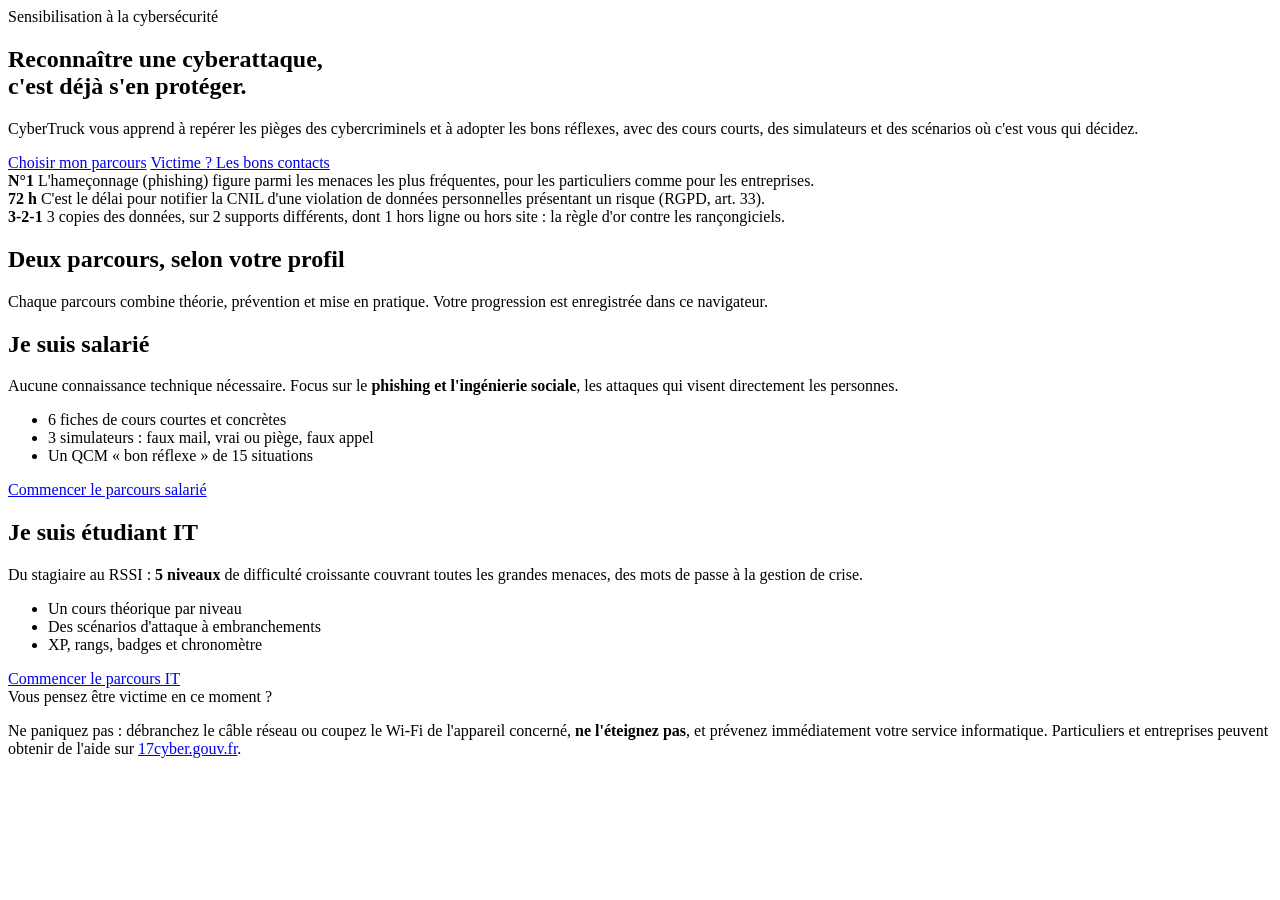
==== index.html @ 6ab95e95 "Add files via upload" ====
<!doctype html>
<html lang="fr">
<head>
  <meta charset="utf-8">
  <meta name="viewport" content="width=device-width, initial-scale=1">
  <title>CyberTruck — Sensibilisation cybersécurité</title>
  <meta name="description" content="Apprendre à reconnaître les cyberattaques et adopter les bons réflexes : cours, simulateurs et jeux interactifs.">
  <link rel="icon" href="data:image/svg+xml,%3Csvg xmlns='http://www.w3.org/2000/svg' viewBox='0 0 24 24' fill='none' stroke='%231f56d6' stroke-width='2'%3E%3Cpath d='M12 22s8-4 8-10V5l-8-3-8 3v7c0 6 8 10 8 10z'/%3E%3C/svg%3E">
  <link rel="stylesheet" href="assets/css/style.css">
  <script src="assets/js/theme.js"></script>
</head>
<body data-root="" data-section="home">
  <header id="site-header"></header>

  <main>
    <section class="hero">
      <div class="container">
        <span class="eyebrow">Sensibilisation à la cybersécurité</span>
        <h1>Reconnaître une cyberattaque,<br>c'est déjà s'en protéger.</h1>
        <p class="lead">CyberTruck vous apprend à repérer les pièges des cybercriminels et à adopter les bons réflexes, avec des cours courts, des simulateurs et des scénarios où c'est vous qui décidez.</p>
        <div class="btn-row">
          <a class="btn btn-primary" href="#parcours">Choisir mon parcours</a>
          <a class="btn btn-secondary" href="ressources.html">Victime ? Les bons contacts</a>
        </div>
      </div>
    </section>

    <section class="section-sm">
      <div class="container">
        <div class="grid grid-3">
          <div class="card fact">
            <strong class="big">N°1</strong>
            L'hameçonnage (phishing) figure parmi les menaces les plus fréquentes, pour les particuliers comme pour les entreprises.
          </div>
          <div class="card fact">
            <strong class="big">72 h</strong>
            C'est le délai pour notifier la CNIL d'une violation de données personnelles présentant un risque (RGPD, art. 33).
          </div>
          <div class="card fact">
            <strong class="big">3-2-1</strong>
            3 copies des données, sur 2 supports différents, dont 1 hors ligne ou hors site : la règle d'or contre les rançongiciels.
          </div>
        </div>
      </div>
    </section>

    <section class="section" id="parcours">
      <div class="container">
        <h2>Deux parcours, selon votre profil</h2>
        <p class="muted">Chaque parcours combine théorie, prévention et mise en pratique. Votre progression est enregistrée dans ce navigateur.</p>
        <div class="grid grid-2">
          <article class="card big path-card">
            <div class="card-icon" data-icon="users"></div>
            <h2>Je suis salarié</h2>
            <p class="muted">Aucune connaissance technique nécessaire. Focus sur le <strong>phishing et l'ingénierie sociale</strong>, les attaques qui visent directement les personnes.</p>
            <ul>
              <li>6 fiches de cours courtes et concrètes</li>
              <li>3 simulateurs : faux mail, vrai ou piège, faux appel</li>
              <li>Un QCM « bon réflexe » de 15 situations</li>
            </ul>
            <a class="btn btn-primary" href="salaries/index.html">Commencer le parcours salarié</a>
          </article>
          <article class="card big path-card">
            <div class="card-icon" data-icon="terminal"></div>
            <h2>Je suis étudiant IT</h2>
            <p class="muted">Du stagiaire au RSSI : <strong>5 niveaux</strong> de difficulté croissante couvrant toutes les grandes menaces, des mots de passe à la gestion de crise.</p>
            <ul>
              <li>Un cours théorique par niveau</li>
              <li>Des scénarios d'attaque à embranchements</li>
              <li>XP, rangs, badges et chronomètre</li>
            </ul>
            <a class="btn btn-primary" href="it/index.html">Commencer le parcours IT</a>
          </article>
        </div>
      </div>
    </section>

    <section class="section-sm">
      <div class="container">
        <div class="card callout faire" style="box-shadow:none">
          <div class="callout-title">Vous pensez être victime en ce moment ?</div>
          <p>Ne paniquez pas : débranchez le câble réseau ou coupez le Wi-Fi de l'appareil concerné, <strong>ne l'éteignez pas</strong>, et prévenez immédiatement votre service informatique. Particuliers et entreprises peuvent obtenir de l'aide sur <a href="https://www.17cyber.gouv.fr" target="_blank" rel="noopener">17cyber.gouv.fr</a>.</p>
        </div>
      </div>
    </section>
  </main>

  <footer id="site-footer"></footer>
  <script src="assets/js/storage.js"></script>
  <script src="assets/js/ui.js"></script>
</body>
</html>
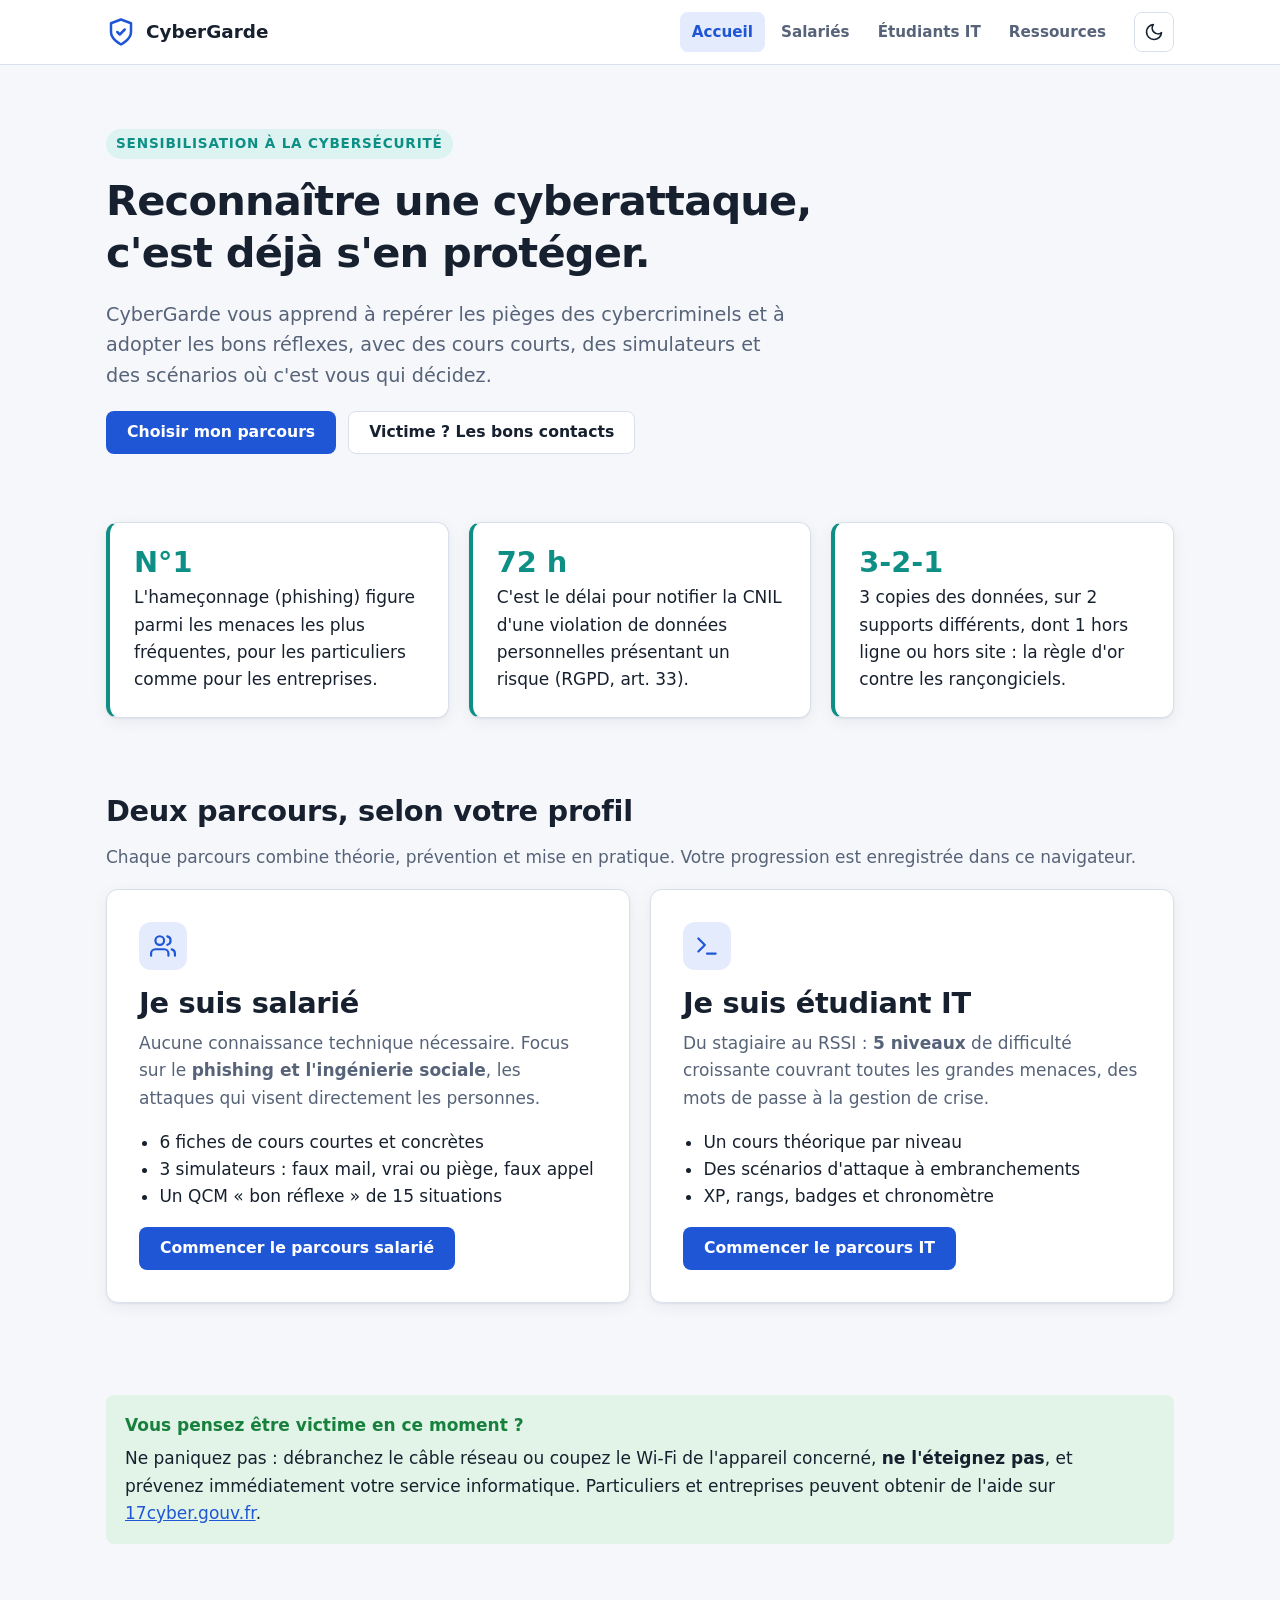
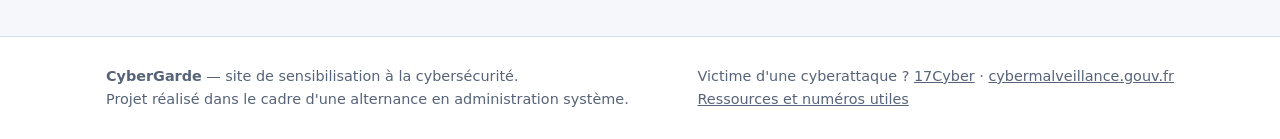
==== commit 552cabc1: "Renomme le site CyberTruck en CyberGarde Co-Authored-By: Claude Opus 5.5 <noreply@anthropic.com> Cla" ====
--- a/index.html
+++ b/index.html
@@ -3,7 +3,7 @@
 <head>
   <meta charset="utf-8">
   <meta name="viewport" content="width=device-width, initial-scale=1">
-  <title>CyberTruck — Sensibilisation cybersécurité</title>
+  <title>CyberGarde — Sensibilisation cybersécurité</title>
   <meta name="description" content="Apprendre à reconnaître les cyberattaques et adopter les bons réflexes : cours, simulateurs et jeux interactifs.">
   <link rel="icon" href="data:image/svg+xml,%3Csvg xmlns='http://www.w3.org/2000/svg' viewBox='0 0 24 24' fill='none' stroke='%231f56d6' stroke-width='2'%3E%3Cpath d='M12 22s8-4 8-10V5l-8-3-8 3v7c0 6 8 10 8 10z'/%3E%3C/svg%3E">
   <link rel="stylesheet" href="assets/css/style.css">
@@ -17,7 +17,7 @@
       <div class="container">
         <span class="eyebrow">Sensibilisation à la cybersécurité</span>
         <h1>Reconnaître une cyberattaque,<br>c'est déjà s'en protéger.</h1>
-        <p class="lead">CyberTruck vous apprend à repérer les pièges des cybercriminels et à adopter les bons réflexes, avec des cours courts, des simulateurs et des scénarios où c'est vous qui décidez.</p>
+        <p class="lead">CyberGarde vous apprend à repérer les pièges des cybercriminels et à adopter les bons réflexes, avec des cours courts, des simulateurs et des scénarios où c'est vous qui décidez.</p>
         <div class="btn-row">
           <a class="btn btn-primary" href="#parcours">Choisir mon parcours</a>
           <a class="btn btn-secondary" href="ressources.html">Victime ? Les bons contacts</a>
--- a/assets/css/style.css
+++ b/assets/css/style.css
@@ -0,0 +1,590 @@
+/* =========================================================
+   CyberGarde — feuille de style principale
+   Thème clair par défaut, thème sombre via [data-theme="dark"]
+   ========================================================= */
+
+:root {
+  --bg: #f5f7fb;
+  --surface: #ffffff;
+  --surface-2: #eef2f8;
+  --border: #d9e0ec;
+  --text: #17202e;
+  --text-muted: #566378;
+  --primary: #1f56d6;
+  --primary-hover: #1745b0;
+  --primary-soft: #e3ebfd;
+  --on-primary: #ffffff;
+  --accent: #0e8f86;
+  --accent-soft: #dcf3f1;
+  --success: #17803d;
+  --success-soft: #e1f4e7;
+  --danger: #c3281f;
+  --danger-soft: #fbe4e2;
+  --warning: #a85d00;
+  --warning-soft: #fdf0dc;
+  --code-bg: #101826;
+  --code-text: #d5f5e3;
+  --shadow: 0 1px 2px rgba(16, 24, 40, .06), 0 4px 16px rgba(16, 24, 40, .06);
+  --radius: 12px;
+  --radius-sm: 8px;
+  --font: system-ui, -apple-system, "Segoe UI", Roboto, "Helvetica Neue", Arial, sans-serif;
+  --mono: ui-monospace, SFMono-Regular, Menlo, Consolas, "Liberation Mono", monospace;
+  color-scheme: light;
+}
+
+:root[data-theme="dark"] {
+  --bg: #0d131f;
+  --surface: #151d2c;
+  --surface-2: #1c2638;
+  --border: #2a374d;
+  --text: #e5ebf4;
+  --text-muted: #9aa8bd;
+  --primary: #6d9bff;
+  --primary-hover: #8fb2ff;
+  --primary-soft: #1c2c4f;
+  --on-primary: #0b1220;
+  --accent: #3cc7bb;
+  --accent-soft: #123532;
+  --success: #4fcf7c;
+  --success-soft: #133222;
+  --danger: #ff7a70;
+  --danger-soft: #3d1a19;
+  --warning: #f2b04f;
+  --warning-soft: #3a2a10;
+  --code-bg: #070b12;
+  --shadow: 0 1px 2px rgba(0, 0, 0, .3), 0 4px 16px rgba(0, 0, 0, .25);
+  color-scheme: dark;
+}
+
+* { box-sizing: border-box; }
+
+html { scroll-behavior: smooth; }
+main [id] { scroll-margin-top: 84px; }
+
+body {
+  margin: 0;
+  background: var(--bg);
+  color: var(--text);
+  font-family: var(--font);
+  font-size: 17px;
+  line-height: 1.6;
+  -webkit-font-smoothing: antialiased;
+  display: flex;
+  flex-direction: column;
+  min-height: 100vh;
+}
+
+main { flex: 1; }
+
+img, svg { max-width: 100%; }
+
+a { color: var(--primary); }
+a:hover { color: var(--primary-hover); }
+
+h1, h2, h3, h4 { line-height: 1.25; margin: 0 0 .5em; }
+h1 { font-size: clamp(1.8rem, 4vw, 2.6rem); letter-spacing: -.02em; }
+h2 { font-size: clamp(1.35rem, 3vw, 1.8rem); letter-spacing: -.01em; }
+h3 { font-size: 1.2rem; }
+p { margin: 0 0 1em; }
+
+code, kbd, pre { font-family: var(--mono); font-size: .9em; }
+code { background: var(--surface-2); padding: .1em .35em; border-radius: 4px; word-break: break-word; }
+kbd {
+  background: var(--surface); border: 1px solid var(--border); border-bottom-width: 2px;
+  padding: .05em .4em; border-radius: 4px; font-size: .85em; white-space: nowrap;
+}
+
+:focus-visible { outline: 3px solid var(--primary); outline-offset: 2px; border-radius: 4px; }
+
+.visually-hidden {
+  position: absolute !important; width: 1px; height: 1px; overflow: hidden;
+  clip: rect(0 0 0 0); white-space: nowrap;
+}
+
+.container { width: 100%; max-width: 1100px; margin: 0 auto; padding: 0 16px; }
+.container.narrow { max-width: 820px; }
+
+.section { padding-top: 48px; padding-bottom: 48px; }
+.section-sm { padding-top: 28px; padding-bottom: 28px; }
+.muted { color: var(--text-muted); }
+.center { text-align: center; }
+.mt-0 { margin-top: 0; }
+.mb-0 { margin-bottom: 0; }
+
+/* ---------- Header / navigation ---------- */
+.site-header {
+  position: sticky; top: 0; z-index: 50;
+  background: color-mix(in srgb, var(--surface) 92%, transparent);
+  backdrop-filter: blur(8px);
+  border-bottom: 1px solid var(--border);
+}
+.site-header .container {
+  display: flex; align-items: center; gap: 16px; min-height: 64px;
+}
+.brand {
+  display: flex; align-items: center; gap: 10px;
+  font-weight: 800; font-size: 1.15rem; color: var(--text); text-decoration: none;
+}
+.brand svg { width: 30px; height: 30px; color: var(--primary); flex: none; }
+.brand:hover { color: var(--text); }
+.nav { margin-left: auto; display: flex; align-items: center; gap: 4px; }
+.nav a {
+  color: var(--text-muted); text-decoration: none; font-weight: 600; font-size: .95rem;
+  padding: 8px 12px; border-radius: var(--radius-sm);
+}
+.nav a:hover { color: var(--text); background: var(--surface-2); }
+.nav a[aria-current="page"] { color: var(--primary); background: var(--primary-soft); }
+
+.icon-btn {
+  display: inline-grid; place-items: center; width: 40px; height: 40px;
+  border-radius: var(--radius-sm); border: 1px solid var(--border);
+  background: var(--surface); color: var(--text); cursor: pointer; flex: none;
+}
+.icon-btn:hover { background: var(--surface-2); }
+.icon-btn svg { width: 20px; height: 20px; }
+.menu-toggle { display: none; }
+
+@media (max-width: 760px) {
+  .menu-toggle { display: inline-grid; margin-left: auto; }
+  .nav {
+    display: none; position: absolute; top: 64px; left: 0; right: 0;
+    flex-direction: column; align-items: stretch; gap: 2px;
+    background: var(--surface); border-bottom: 1px solid var(--border);
+    padding: 8px 16px 16px; box-shadow: var(--shadow);
+  }
+  .nav.open { display: flex; }
+  .nav a { padding: 12px; }
+}
+
+/* ---------- Footer ---------- */
+.site-footer {
+  border-top: 1px solid var(--border); background: var(--surface);
+  color: var(--text-muted); font-size: .9rem; padding: 28px 0; margin-top: 48px;
+}
+.site-footer .container { display: flex; flex-wrap: wrap; gap: 12px 32px; justify-content: space-between; }
+.site-footer a { color: var(--text-muted); }
+
+/* ---------- Boutons ---------- */
+.btn {
+  display: inline-flex; align-items: center; justify-content: center; gap: 8px;
+  padding: 11px 20px; border-radius: var(--radius-sm); border: 1px solid transparent;
+  font: inherit; font-weight: 650; font-size: .98rem; line-height: 1.2;
+  cursor: pointer; text-decoration: none; transition: background .15s, border-color .15s, transform .05s;
+}
+.btn:active { transform: translateY(1px); }
+.btn-primary { background: var(--primary); color: var(--on-primary); }
+.btn-primary:hover { background: var(--primary-hover); color: var(--on-primary); }
+.btn-secondary { background: var(--surface); color: var(--text); border-color: var(--border); }
+.btn-secondary:hover { background: var(--surface-2); color: var(--text); }
+.btn-ghost { background: transparent; color: var(--primary); }
+.btn-ghost:hover { background: var(--primary-soft); }
+.btn-danger { background: var(--danger-soft); color: var(--danger); border-color: transparent; }
+.btn-danger:hover { filter: brightness(.97); color: var(--danger); }
+.btn-success { background: var(--success); color: #fff; }
+.btn[disabled], .btn[aria-disabled="true"] { opacity: .5; cursor: not-allowed; }
+.btn-row { display: flex; flex-wrap: wrap; gap: 12px; }
+
+/* ---------- Hero ---------- */
+.hero { padding-top: 64px; padding-bottom: 40px; }
+.hero .eyebrow {
+  display: inline-block; font-weight: 700; font-size: .85rem; letter-spacing: .06em;
+  text-transform: uppercase; color: var(--accent); background: var(--accent-soft);
+  padding: 4px 10px; border-radius: 999px; margin-bottom: 16px;
+}
+.hero p.lead { font-size: 1.2rem; color: var(--text-muted); max-width: 680px; }
+.page-head { padding-top: 40px; padding-bottom: 8px; }
+.page-head p.lead { font-size: 1.1rem; color: var(--text-muted); max-width: 720px; }
+.breadcrumb { font-size: .9rem; color: var(--text-muted); margin-bottom: 12px; }
+.breadcrumb a { color: var(--text-muted); }
+
+/* ---------- Cartes & grilles ---------- */
+.grid { display: grid; gap: 20px; }
+.grid-2 { grid-template-columns: repeat(2, minmax(0, 1fr)); }
+.grid-3 { grid-template-columns: repeat(3, minmax(0, 1fr)); }
+@media (max-width: 860px) { .grid-3 { grid-template-columns: repeat(2, minmax(0, 1fr)); } }
+@media (max-width: 700px) { .grid-2, .grid-3 { grid-template-columns: 1fr; } }
+
+.card {
+  background: var(--surface); border: 1px solid var(--border); border-radius: var(--radius);
+  padding: 24px; box-shadow: var(--shadow);
+}
+.card h3 { margin-top: 0; }
+.card-link { display: block; color: inherit; text-decoration: none; transition: border-color .15s, transform .15s; }
+.card-link:hover { border-color: var(--primary); color: inherit; transform: translateY(-2px); }
+.card .card-icon {
+  width: 48px; height: 48px; border-radius: 12px; display: grid; place-items: center;
+  background: var(--primary-soft); color: var(--primary); margin-bottom: 16px;
+}
+.card .card-icon svg { width: 26px; height: 26px; }
+.card.big { padding: 32px; }
+.card.big h2 { margin-bottom: .3em; }
+.card ul { padding-left: 1.2em; margin: 0 0 1em; }
+
+.path-card { display: flex; flex-direction: column; }
+.path-card .btn { margin-top: auto; align-self: flex-start; }
+
+.fact { border-left: 4px solid var(--accent); }
+.fact strong.big { display: block; font-size: 1.8rem; color: var(--accent); line-height: 1.1; margin-bottom: 6px; }
+
+.tag {
+  display: inline-flex; align-items: center; gap: 4px; font-size: .78rem; font-weight: 700;
+  padding: 3px 9px; border-radius: 999px; background: var(--surface-2); color: var(--text-muted);
+}
+.tag.ok { background: var(--success-soft); color: var(--success); }
+.tag.ko { background: var(--danger-soft); color: var(--danger); }
+.tag.warn { background: var(--warning-soft); color: var(--warning); }
+.tag.info { background: var(--primary-soft); color: var(--primary); }
+
+/* ---------- Encadrés pédagogiques ---------- */
+.callout {
+  border-radius: var(--radius-sm); padding: 16px 18px; margin: 16px 0;
+  border: 1px solid var(--border); background: var(--surface-2);
+}
+.callout > :last-child { margin-bottom: 0; }
+.callout-title { font-weight: 800; display: flex; align-items: center; gap: 8px; margin-bottom: 6px; }
+.callout.retenir { background: var(--primary-soft); border-color: transparent; }
+.callout.retenir .callout-title { color: var(--primary); }
+.callout.faire { background: var(--success-soft); border-color: transparent; }
+.callout.faire .callout-title { color: var(--success); }
+.callout.danger { background: var(--danger-soft); border-color: transparent; }
+.callout.danger .callout-title { color: var(--danger); }
+.callout.warn { background: var(--warning-soft); border-color: transparent; }
+.callout.warn .callout-title { color: var(--warning); }
+.callout ul { margin: 0; padding-left: 1.2em; }
+
+/* ---------- Cours ---------- */
+.course-layout { display: grid; grid-template-columns: 240px minmax(0, 1fr); gap: 32px; align-items: start; }
+.course-toc { position: sticky; top: 84px; }
+.course-toc ol { list-style: none; margin: 0; padding: 0; counter-reset: toc; }
+.course-toc li { counter-increment: toc; }
+.course-toc a {
+  display: flex; gap: 8px; align-items: baseline; padding: 8px 10px; border-radius: var(--radius-sm);
+  color: var(--text-muted); text-decoration: none; font-weight: 600; font-size: .93rem;
+}
+.course-toc a::before { content: counter(toc); font-variant-numeric: tabular-nums; color: var(--text-muted); min-width: 1.2em; }
+.course-toc a:hover { background: var(--surface-2); color: var(--text); }
+.course-toc a.read::after { content: "✓"; margin-left: auto; color: var(--success); }
+.lesson { scroll-margin-top: 84px; margin-bottom: 28px; }
+.lesson h2 { display: flex; align-items: center; gap: 12px; }
+.lesson .num {
+  flex: none; width: 36px; height: 36px; border-radius: 10px; display: grid; place-items: center;
+  background: var(--primary-soft); color: var(--primary); font-size: 1rem; font-weight: 800;
+}
+.lesson-foot { display: flex; justify-content: flex-end; margin-top: 12px; }
+.mark-read[aria-pressed="true"] { background: var(--success-soft); color: var(--success); border-color: transparent; }
+.example-box {
+  border: 1px dashed var(--border); border-radius: var(--radius-sm); padding: 14px 16px;
+  background: var(--surface-2); font-size: .95rem; margin: 12px 0;
+}
+.table-wrap { overflow-x: auto; margin: 12px 0 16px; }
+table { border-collapse: collapse; width: 100%; font-size: .95rem; }
+th, td { text-align: left; padding: 10px 12px; border-bottom: 1px solid var(--border); vertical-align: top; }
+th { background: var(--surface-2); font-weight: 700; }
+
+@media (max-width: 860px) {
+  .course-layout { grid-template-columns: 1fr; }
+  .course-toc { position: static; }
+}
+
+/* ---------- Progression ---------- */
+.progress {
+  height: 10px; background: var(--surface-2); border-radius: 999px; overflow: hidden;
+  border: 1px solid var(--border);
+}
+.progress > span { display: block; height: 100%; background: var(--primary); border-radius: 999px; transition: width .3s; }
+.progress.accent > span { background: var(--accent); }
+.progress-label { display: flex; justify-content: space-between; font-size: .88rem; color: var(--text-muted); margin-bottom: 6px; }
+
+.checklist { list-style: none; padding: 0; margin: 0; }
+.checklist li { display: flex; gap: 10px; align-items: center; padding: 8px 0; border-bottom: 1px solid var(--border); }
+.checklist li:last-child { border-bottom: 0; }
+.checklist .state { margin-left: auto; }
+
+/* ---------- QCM ---------- */
+.quiz { max-width: 760px; margin: 0 auto; }
+.quiz-head { display: flex; justify-content: space-between; align-items: center; gap: 12px; margin-bottom: 10px; font-size: .92rem; color: var(--text-muted); }
+.quiz-situation { font-size: 1.15rem; font-weight: 650; margin-bottom: 18px; }
+.quiz-context { margin-bottom: 18px; }
+.choices { display: grid; gap: 10px; }
+.choice {
+  display: flex; gap: 12px; align-items: flex-start; text-align: left; width: 100%;
+  padding: 14px 16px; border-radius: var(--radius-sm); border: 2px solid var(--border);
+  background: var(--surface); color: var(--text); font: inherit; cursor: pointer;
+  transition: border-color .15s, background .15s;
+}
+.choice:hover:not([disabled]) { border-color: var(--primary); background: var(--primary-soft); }
+.choice .letter {
+  flex: none; width: 28px; height: 28px; border-radius: 50%; display: grid; place-items: center;
+  background: var(--surface-2); font-weight: 800; font-size: .85rem;
+}
+.choice[disabled] { cursor: default; }
+.choice.correct { border-color: var(--success); background: var(--success-soft); }
+.choice.correct .letter { background: var(--success); color: #fff; }
+.choice.wrong { border-color: var(--danger); background: var(--danger-soft); }
+.choice.wrong .letter { background: var(--danger); color: #fff; }
+.choice.partial { border-color: var(--warning); background: var(--warning-soft); }
+.choice.partial .letter { background: var(--warning); color: #fff; }
+.choice.dim { opacity: .55; }
+.choice .verdict { margin-left: auto; font-weight: 800; white-space: nowrap; padding-left: 8px; }
+
+.feedback { margin-top: 16px; border-radius: var(--radius-sm); padding: 16px 18px; }
+.feedback.ok { background: var(--success-soft); }
+.feedback.ko { background: var(--danger-soft); }
+.feedback.mid { background: var(--warning-soft); }
+.feedback strong.verdict { display: block; margin-bottom: 4px; }
+.feedback.ok strong.verdict { color: var(--success); }
+.feedback.ko strong.verdict { color: var(--danger); }
+.feedback.mid strong.verdict { color: var(--warning); }
+.feedback > :last-child { margin-bottom: 0; }
+.quiz-actions { display: flex; justify-content: flex-end; margin-top: 16px; }
+
+.result-hero { text-align: center; padding: 8px 0 16px; }
+.score-ring {
+  --p: 0; width: 140px; height: 140px; border-radius: 50%; margin: 0 auto 16px;
+  display: grid; place-items: center;
+  background: conic-gradient(var(--primary) calc(var(--p) * 1%), var(--surface-2) 0);
+}
+.score-ring span {
+  width: 110px; height: 110px; border-radius: 50%; background: var(--surface);
+  display: grid; place-items: center; font-size: 1.8rem; font-weight: 800;
+}
+.review-list { list-style: none; padding: 0; margin: 16px 0 0; display: grid; gap: 10px; }
+.review-list li { padding: 12px 14px; border-radius: var(--radius-sm); background: var(--surface-2); font-size: .95rem; }
+.review-list li strong { display: block; }
+
+/* ---------- Simulateur : client mail ---------- */
+.sim-tabs { display: flex; flex-wrap: wrap; gap: 8px; margin-bottom: 20px; }
+.sim-tabs button {
+  font: inherit; font-weight: 650; padding: 10px 16px; border-radius: 999px; cursor: pointer;
+  border: 1px solid var(--border); background: var(--surface); color: var(--text);
+}
+.sim-tabs button[aria-selected="true"] { background: var(--primary); color: var(--on-primary); border-color: var(--primary); }
+
+.mail-client {
+  border: 1px solid var(--border); border-radius: var(--radius); overflow: hidden;
+  background: var(--surface); box-shadow: var(--shadow);
+}
+.mail-toolbar {
+  display: flex; align-items: center; gap: 8px; padding: 10px 14px;
+  background: var(--surface-2); border-bottom: 1px solid var(--border); font-size: .85rem; color: var(--text-muted);
+}
+.mail-toolbar .dots { display: flex; gap: 6px; }
+.mail-toolbar .dots i { width: 11px; height: 11px; border-radius: 50%; background: var(--border); display: block; }
+.mail-header { padding: 16px 20px; border-bottom: 1px solid var(--border); }
+.mail-subject { font-size: 1.15rem; font-weight: 750; margin-bottom: 10px; }
+.mail-meta { display: grid; grid-template-columns: auto 1fr; gap: 2px 10px; font-size: .92rem; }
+.mail-meta dt { color: var(--text-muted); }
+.mail-meta dd { margin: 0; word-break: break-word; }
+.mail-body { padding: 20px; font-size: .98rem; }
+.mail-body .fake-btn {
+  display: inline-block; background: #0067b8; color: #fff; padding: 10px 18px; border-radius: 4px;
+  font-weight: 650; text-decoration: none;
+}
+.mail-attach {
+  display: inline-flex; align-items: center; gap: 8px; padding: 8px 12px; margin-top: 8px;
+  border: 1px solid var(--border); border-radius: var(--radius-sm); background: var(--surface-2); font-size: .9rem;
+}
+.mail-status {
+  padding: 6px 14px; font-family: var(--mono); font-size: .8rem; background: var(--surface-2);
+  border-top: 1px solid var(--border); color: var(--text-muted); min-height: 30px; word-break: break-all;
+}
+.clue { border-radius: 4px; transition: background .15s, box-shadow .15s; } /* aucun effet au survol : ne pas trahir les réponses */
+.mail-attach { cursor: pointer; }
+.clue.found { background: var(--success-soft); box-shadow: 0 0 0 2px var(--success); }
+.clue.revealed:not(.found) { outline: 2px dashed var(--warning); outline-offset: 1px; background: var(--warning-soft); }
+.mail-body .fake-btn.clue.found, .mail-body .fake-btn.clue.revealed { background: #0067b8; color: #fff; }
+/* Panneau de suivi : progression, message d'état, indices trouvés */
+.clue-progress { margin-top: 20px; }
+.clue-progress-head { display: flex; justify-content: space-between; align-items: baseline; font-size: .9rem; color: var(--text-muted); margin-bottom: 8px; }
+.clue-score { display: flex; align-items: baseline; gap: 10px; }
+.clue-errors { color: var(--danger); font-size: .85rem; font-weight: 600; }
+.clue-counter { color: var(--text); font-size: 1rem; font-variant-numeric: tabular-nums; }
+.clue-bar { height: 6px; border-radius: 99px; background: var(--surface-2); overflow: hidden; }
+.clue-bar span { display: block; width: 0; height: 100%; border-radius: inherit; background: var(--success); transition: width .4s ease; }
+.clue-status { margin: 12px 0 0; font-size: .9rem; color: var(--text-muted); min-height: 1.5em; }
+.clue-status.ok { color: var(--success); font-weight: 600; }
+.clue-status.ko { color: var(--danger); font-weight: 600; }
+.clue-status.warn { color: var(--text); }
+.card ul.clue-log { list-style: none; padding: 0; margin: 16px 0 0; }
+.clue-log li { display: flex; gap: 12px; padding: 14px 0; border-top: 1px solid var(--border); animation: clue-in .3s ease; }
+.clue-log li:last-child { padding-bottom: 0; }
+.clue-log strong { display: block; font-size: .95rem; }
+.clue-log p { margin: 2px 0 0; font-size: .88rem; line-height: 1.5; color: var(--text-muted); }
+.clue-ico {
+  flex: none; width: 24px; height: 24px; margin-top: 1px; border-radius: 50%; display: grid; place-items: center;
+  background: var(--success-soft); color: var(--success); font-weight: 800; font-size: .85rem;
+}
+.clue-ico svg { width: 14px; height: 14px; }
+.clue-log li.missed .clue-ico { background: var(--warning-soft); color: var(--warning); }
+.clue-actions { margin-top: 20px; }
+@keyframes clue-in { from { opacity: 0; transform: translateY(-4px); } }
+@media (prefers-reduced-motion: reduce) { .clue-log li { animation: none; } .clue-bar span { transition: none; } }
+.sim-layout { display: grid; grid-template-columns: minmax(0, 1.6fr) minmax(0, 1fr); gap: 24px; align-items: start; }
+@media (max-width: 860px) { .sim-layout { grid-template-columns: 1fr; } }
+
+/* ---------- Simulateur : téléphone / SMS ---------- */
+.phone {
+  max-width: 360px; margin: 0 auto; border-radius: 28px; border: 8px solid var(--text);
+  background: var(--surface-2); padding: 16px 12px 20px; min-height: 300px;
+}
+.phone-top { text-align: center; font-size: .8rem; color: var(--text-muted); margin-bottom: 12px; font-weight: 650; }
+.bubble {
+  max-width: 85%; padding: 10px 14px; border-radius: 18px; margin-bottom: 8px; font-size: .95rem;
+  word-break: break-word;
+}
+.bubble.in { background: var(--surface); border: 1px solid var(--border); border-bottom-left-radius: 4px; }
+.bubble.out { background: var(--primary); color: var(--on-primary); margin-left: auto; border-bottom-right-radius: 4px; }
+.bubble .who { display: block; font-size: .75rem; font-weight: 700; color: var(--text-muted); margin-bottom: 2px; }
+.bubble.out .who { color: inherit; opacity: .8; }
+
+.url-bar {
+  display: flex; align-items: center; gap: 8px; padding: 12px 14px; border-radius: 999px;
+  background: var(--surface); border: 1px solid var(--border); font-family: var(--mono); font-size: .95rem;
+  word-break: break-all;
+}
+.url-bar svg { width: 16px; height: 16px; flex: none; color: var(--text-muted); }
+
+.verdict-btns { display: grid; grid-template-columns: 1fr 1fr; gap: 12px; margin-top: 20px; }
+.verdict-btns .btn { padding: 16px; font-size: 1.02rem; }
+
+/* ---------- Simulateur : appel ---------- */
+.call-screen {
+  border-radius: var(--radius); background: var(--surface); border: 1px solid var(--border);
+  box-shadow: var(--shadow); overflow: hidden;
+}
+.call-head {
+  display: flex; align-items: center; gap: 14px; padding: 16px 20px;
+  background: var(--surface-2); border-bottom: 1px solid var(--border);
+}
+.avatar {
+  width: 48px; height: 48px; border-radius: 50%; display: grid; place-items: center; flex: none;
+  background: var(--primary-soft); color: var(--primary); font-weight: 800;
+}
+.call-head .live { margin-left: auto; font-size: .82rem; color: var(--success); font-weight: 700; }
+.call-log { padding: 20px; display: flex; flex-direction: column; max-height: 460px; overflow-y: auto; }
+.call-choices { padding: 0 20px 20px; }
+.call-log .bubble.in { align-self: flex-start; }
+.call-log .bubble.out { align-self: flex-end; }
+
+/* ---------- Parcours IT : carte des niveaux ---------- */
+.player-bar {
+  display: grid; grid-template-columns: auto minmax(0, 1fr) auto; gap: 20px; align-items: center;
+}
+.player-rank { display: flex; align-items: center; gap: 14px; }
+.rank-icon {
+  width: 56px; height: 56px; border-radius: 14px; display: grid; place-items: center;
+  background: var(--accent-soft); color: var(--accent);
+}
+.rank-icon svg { width: 30px; height: 30px; }
+@media (max-width: 700px) { .player-bar { grid-template-columns: 1fr; } }
+
+.level-map { display: grid; gap: 16px; counter-reset: lvl; }
+.level-card {
+  display: grid; grid-template-columns: 64px minmax(0, 1fr) auto; gap: 20px; align-items: center;
+}
+.level-num {
+  width: 64px; height: 64px; border-radius: 16px; display: grid; place-items: center;
+  font-size: 1.6rem; font-weight: 800; background: var(--primary-soft); color: var(--primary);
+}
+.level-card.locked { opacity: .65; }
+.level-card.locked .level-num { background: var(--surface-2); color: var(--text-muted); }
+.level-card.done .level-num { background: var(--success-soft); color: var(--success); }
+.level-card .level-actions { display: flex; flex-direction: column; gap: 8px; align-items: stretch; }
+.level-card h3 { margin-bottom: 4px; }
+.level-card p { margin-bottom: 8px; }
+.stars { letter-spacing: 2px; color: var(--warning); }
+@media (max-width: 700px) {
+  .level-card { grid-template-columns: 56px minmax(0, 1fr); }
+  .level-card .level-num { width: 56px; height: 56px; }
+  .level-card .level-actions { grid-column: 1 / -1; flex-direction: row; flex-wrap: wrap; }
+}
+
+.badge-grid { display: grid; grid-template-columns: repeat(auto-fill, minmax(150px, 1fr)); gap: 12px; }
+.badge {
+  text-align: center; padding: 16px 10px; border-radius: var(--radius); border: 1px solid var(--border);
+  background: var(--surface);
+}
+.badge .medal {
+  width: 52px; height: 52px; margin: 0 auto 8px; border-radius: 50%; display: grid; place-items: center;
+  font-size: 1.6rem; background: var(--warning-soft);
+}
+.badge strong { display: block; font-size: .92rem; }
+.badge small { color: var(--text-muted); font-size: .8rem; line-height: 1.35; display: block; margin-top: 4px; }
+.badge.locked { opacity: .45; filter: grayscale(1); }
+
+/* ---------- Parcours IT : jeu ---------- */
+.hud {
+  display: grid; grid-template-columns: repeat(4, minmax(0, 1fr)); gap: 12px; margin-bottom: 20px;
+}
+.hud-item { background: var(--surface); border: 1px solid var(--border); border-radius: var(--radius-sm); padding: 10px 14px; }
+.hud-item small { display: block; color: var(--text-muted); font-size: .78rem; font-weight: 650; text-transform: uppercase; letter-spacing: .04em; }
+.hud-item b { font-size: 1.2rem; font-variant-numeric: tabular-nums; }
+@media (max-width: 700px) { .hud { grid-template-columns: repeat(2, minmax(0, 1fr)); } }
+
+.gauge { height: 8px; border-radius: 999px; background: var(--surface-2); overflow: hidden; margin-top: 6px; }
+.gauge span { display: block; height: 100%; background: var(--success); transition: width .4s, background .4s; }
+.gauge.mid span { background: var(--warning); }
+.gauge.high span { background: var(--danger); }
+
+.timer-bar { height: 6px; border-radius: 999px; background: var(--surface-2); overflow: hidden; margin-bottom: 16px; }
+.timer-bar span { display: block; height: 100%; background: var(--accent); }
+.timer-bar.hurry span { background: var(--danger); }
+
+.scene { animation: fadein .3s ease; }
+@keyframes fadein { from { opacity: 0; transform: translateY(6px); } to { opacity: 1; transform: none; } }
+@media (prefers-reduced-motion: reduce) { .scene { animation: none; } html { scroll-behavior: auto; } }
+.scene-step { font-size: .85rem; font-weight: 700; color: var(--accent); text-transform: uppercase; letter-spacing: .05em; }
+.scene-text { font-size: 1.08rem; }
+
+.console {
+  background: var(--code-bg); color: var(--code-text); border-radius: var(--radius-sm);
+  padding: 14px 16px; font-family: var(--mono); font-size: .84rem; line-height: 1.55;
+  overflow-x: auto; white-space: pre; margin: 0 0 18px;
+}
+.console .c-warn { color: #ffd479; }
+.console .c-bad { color: #ff8b80; }
+.console .c-ok { color: #7ee2a8; }
+.console .c-dim { color: #8d9ab0; }
+.doc-box {
+  background: var(--surface-2); border: 1px solid var(--border); border-radius: var(--radius-sm);
+  padding: 14px 16px; margin: 0 0 18px; font-size: .95rem;
+}
+.doc-box .doc-title { font-weight: 750; font-size: .85rem; text-transform: uppercase; letter-spacing: .04em; color: var(--text-muted); margin-bottom: 6px; }
+
+.debrief-list { list-style: none; padding: 0; margin: 0; display: grid; gap: 10px; }
+.debrief-list li { border-left: 4px solid var(--border); padding: 10px 14px; background: var(--surface-2); border-radius: 0 var(--radius-sm) var(--radius-sm) 0; font-size: .95rem; }
+.debrief-list li.best { border-color: var(--success); }
+.debrief-list li.ok { border-color: var(--warning); }
+.debrief-list li.bad { border-color: var(--danger); }
+.debrief-list li .q { font-weight: 700; display: block; margin-bottom: 2px; }
+
+.new-badges { display: flex; flex-wrap: wrap; gap: 12px; justify-content: center; margin: 16px 0; }
+
+/* ---------- Ressources ---------- */
+.search-input {
+  width: 100%; padding: 12px 16px; font: inherit; border-radius: var(--radius-sm);
+  border: 1px solid var(--border); background: var(--surface); color: var(--text);
+}
+.glossary { display: grid; gap: 10px; margin-top: 16px; }
+.glossary dt { font-weight: 800; }
+.glossary .entry { padding: 14px 16px; background: var(--surface); border: 1px solid var(--border); border-radius: var(--radius-sm); }
+.glossary dd { margin: 4px 0 0; color: var(--text-muted); }
+.contact-card { display: flex; flex-direction: column; }
+.contact-card h3 { margin-bottom: 4px; }
+.contact-card > a { margin-top: auto; align-self: flex-start; }
+.contact-card .num { font-size: 1.3rem; font-weight: 800; color: var(--primary); }
+.reflexes { counter-reset: r; list-style: none; padding: 0; margin: 0; display: grid; gap: 10px; }
+.reflexes li { counter-increment: r; display: flex; gap: 14px; align-items: flex-start; padding: 12px 14px; background: var(--surface-2); border-radius: var(--radius-sm); }
+.reflexes li::before {
+  content: counter(r); flex: none; width: 30px; height: 30px; border-radius: 50%;
+  background: var(--primary); color: var(--on-primary); display: grid; place-items: center; font-weight: 800;
+}
+
+/* ---------- Impression ---------- */
+@media print {
+  .site-header, .site-footer, .no-print, .btn { display: none !important; }
+  body { background: #fff; color: #000; font-size: 12pt; }
+  .card { box-shadow: none; border-color: #999; break-inside: avoid; }
+  .print-only { display: block !important; }
+}
+.print-only { display: none; }
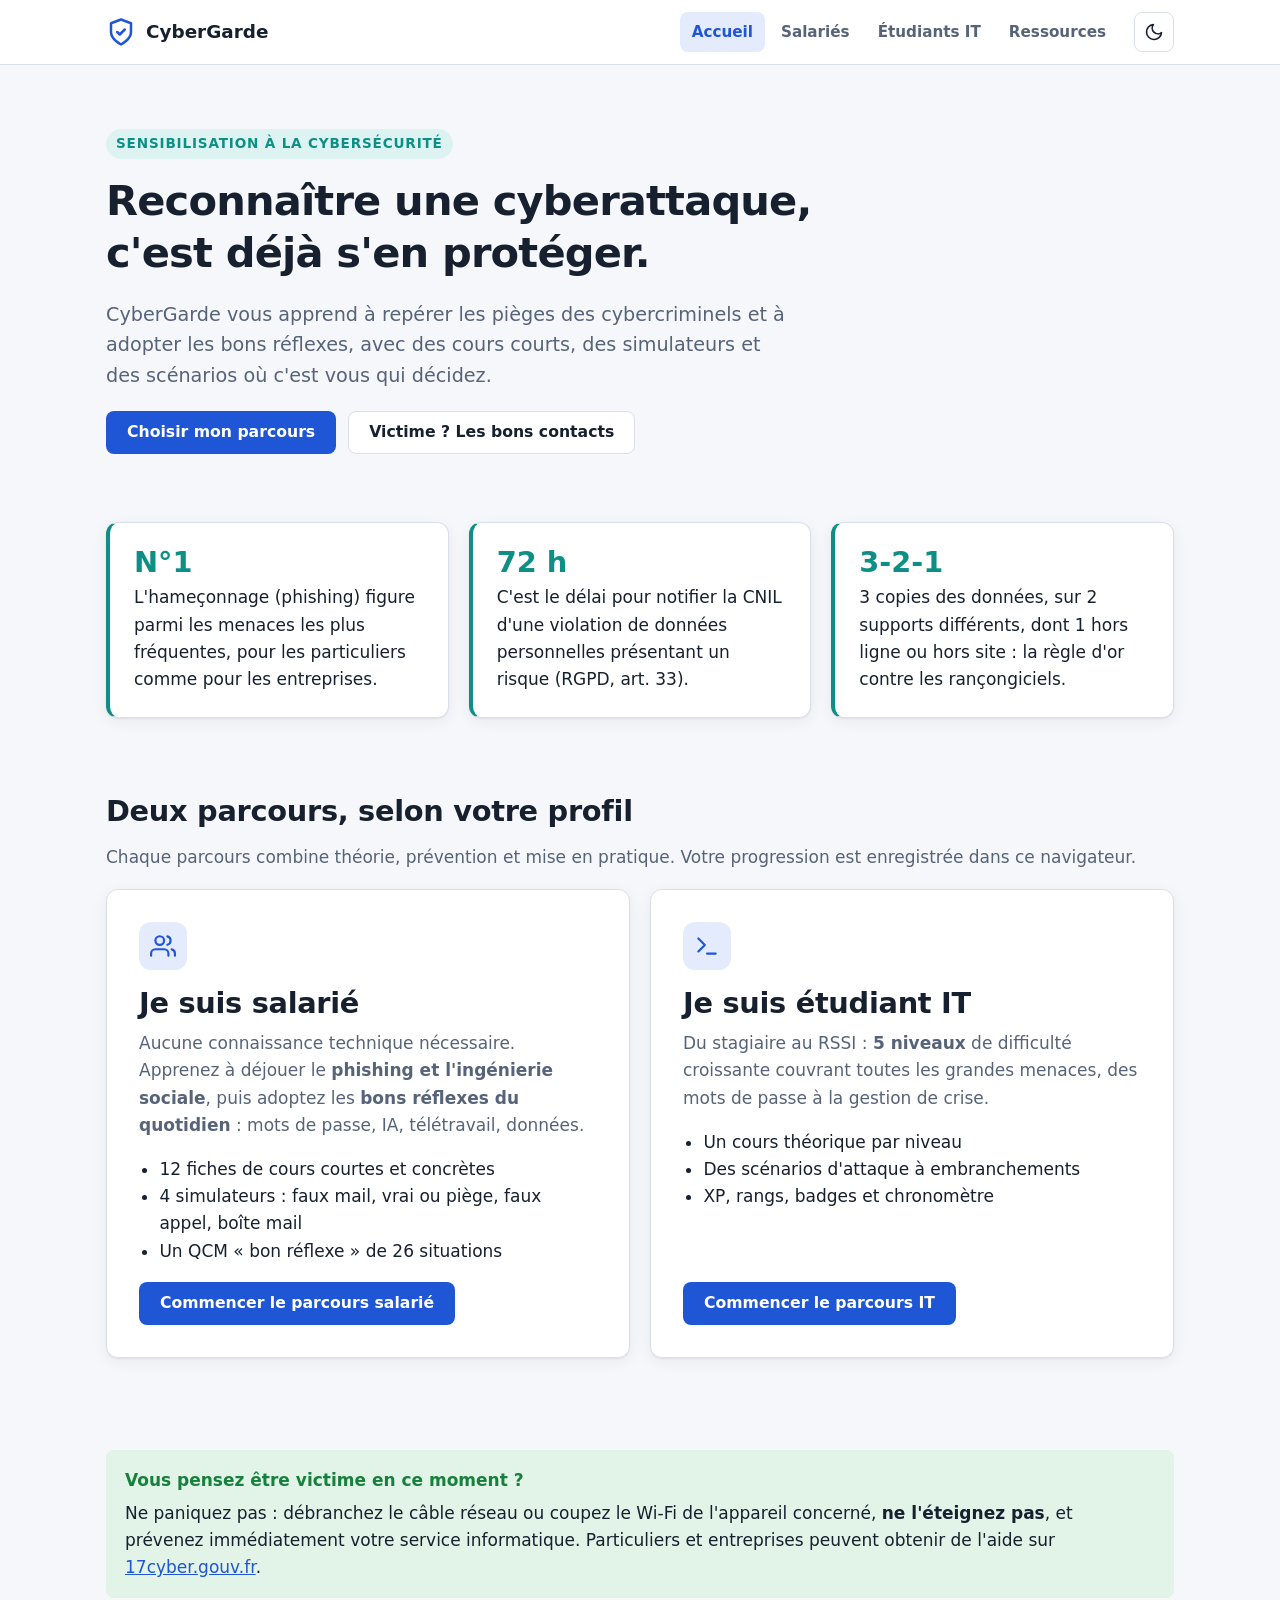
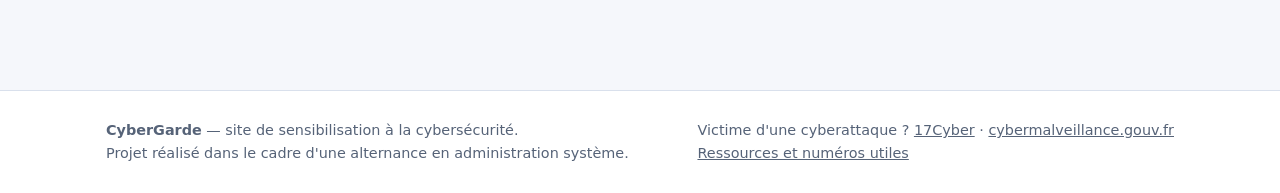
==== commit f178b2c8: "Parcours salariés : 6 nouvelles fiches, 11 questions et simulateur « Ma boîte mail » - Fiches 7 à 12" ====
--- a/index.html
+++ b/index.html
@@ -52,11 +52,11 @@
           <article class="card big path-card">
             <div class="card-icon" data-icon="users"></div>
             <h2>Je suis salarié</h2>
-            <p class="muted">Aucune connaissance technique nécessaire. Focus sur le <strong>phishing et l'ingénierie sociale</strong>, les attaques qui visent directement les personnes.</p>
+            <p class="muted">Aucune connaissance technique nécessaire. Apprenez à déjouer le <strong>phishing et l'ingénierie sociale</strong>, puis adoptez les <strong>bons réflexes du quotidien</strong> : mots de passe, IA, télétravail, données.</p>
             <ul>
-              <li>6 fiches de cours courtes et concrètes</li>
-              <li>3 simulateurs : faux mail, vrai ou piège, faux appel</li>
-              <li>Un QCM « bon réflexe » de 15 situations</li>
+              <li>12 fiches de cours courtes et concrètes</li>
+              <li>4 simulateurs : faux mail, vrai ou piège, faux appel, boîte mail</li>
+              <li>Un QCM « bon réflexe » de 26 situations</li>
             </ul>
             <a class="btn btn-primary" href="salaries/index.html">Commencer le parcours salarié</a>
           </article>
--- a/assets/css/style.css
+++ b/assets/css/style.css
@@ -270,6 +270,10 @@
   flex: none; width: 36px; height: 36px; border-radius: 10px; display: grid; place-items: center;
   background: var(--primary-soft); color: var(--primary); font-size: 1rem; font-weight: 800;
 }
+.part-label {
+  font-size: .85rem; font-weight: 700; letter-spacing: .05em; text-transform: uppercase;
+  color: var(--accent); margin: 8px 0 12px;
+}
 .lesson-foot { display: flex; justify-content: flex-end; margin-top: 12px; }
 .mark-read[aria-pressed="true"] { background: var(--success-soft); color: var(--success); border-color: transparent; }
 .example-box {
@@ -282,7 +286,7 @@
 th { background: var(--surface-2); font-weight: 700; }
 
 @media (max-width: 860px) {
-  .course-layout { grid-template-columns: 1fr; }
+  .course-layout { grid-template-columns: minmax(0, 1fr); }
   .course-toc { position: static; }
 }
 
@@ -466,6 +470,39 @@
 .call-log .bubble.in { align-self: flex-start; }
 .call-log .bubble.out { align-self: flex-end; }
 
+/* ---------- Simulateur : ma boîte mail ---------- */
+.inbox-progress { margin-bottom: 16px; }
+.inbox-layout { display: grid; grid-template-columns: minmax(0, 340px) minmax(0, 1fr); gap: 20px; align-items: start; }
+.inbox-list {
+  list-style: none; margin: 0; padding: 0; border: 1px solid var(--border); border-radius: var(--radius);
+  background: var(--surface); overflow: hidden; box-shadow: var(--shadow);
+}
+.inbox-list li + li { border-top: 1px solid var(--border); }
+.inbox-item {
+  display: flex; flex-direction: column; align-items: flex-start; gap: 2px; width: 100%; text-align: left;
+  padding: 12px 14px; border: 0; border-left: 4px solid transparent; background: none;
+  color: var(--text); font: inherit; cursor: pointer;
+}
+.inbox-item:hover { background: var(--surface-2); }
+.inbox-item.active { background: var(--primary-soft); border-left-color: var(--primary); }
+.inbox-from { display: flex; justify-content: space-between; width: 100%; gap: 8px; font-size: .92rem; }
+.inbox-from small { color: var(--text-muted); font-weight: 400; flex: none; }
+.inbox-subject { font-size: .9rem; }
+.inbox-preview {
+  font-size: .82rem; color: var(--text-muted); width: 100%;
+  white-space: nowrap; overflow: hidden; text-overflow: ellipsis;
+}
+.inbox-item.unread .inbox-from, .inbox-item.unread .inbox-subject { font-weight: 750; }
+.inbox-item .tag { margin-top: 6px; }
+.inbox-actions { display: flex; flex-wrap: wrap; gap: 10px; padding: 16px 20px 0; }
+.inbox-feedback { padding: 0 20px 20px; }
+.inbox-feedback:empty { padding-bottom: 4px; }
+@media (max-width: 860px) {
+  .inbox-layout { grid-template-columns: 1fr; }
+  .inbox-list { max-height: 360px; overflow-y: auto; }
+  .inbox-reader { scroll-margin-top: 84px; }
+}
+
 /* ---------- Parcours IT : carte des niveaux ---------- */
 .player-bar {
   display: grid; grid-template-columns: auto minmax(0, 1fr) auto; gap: 20px; align-items: center;
